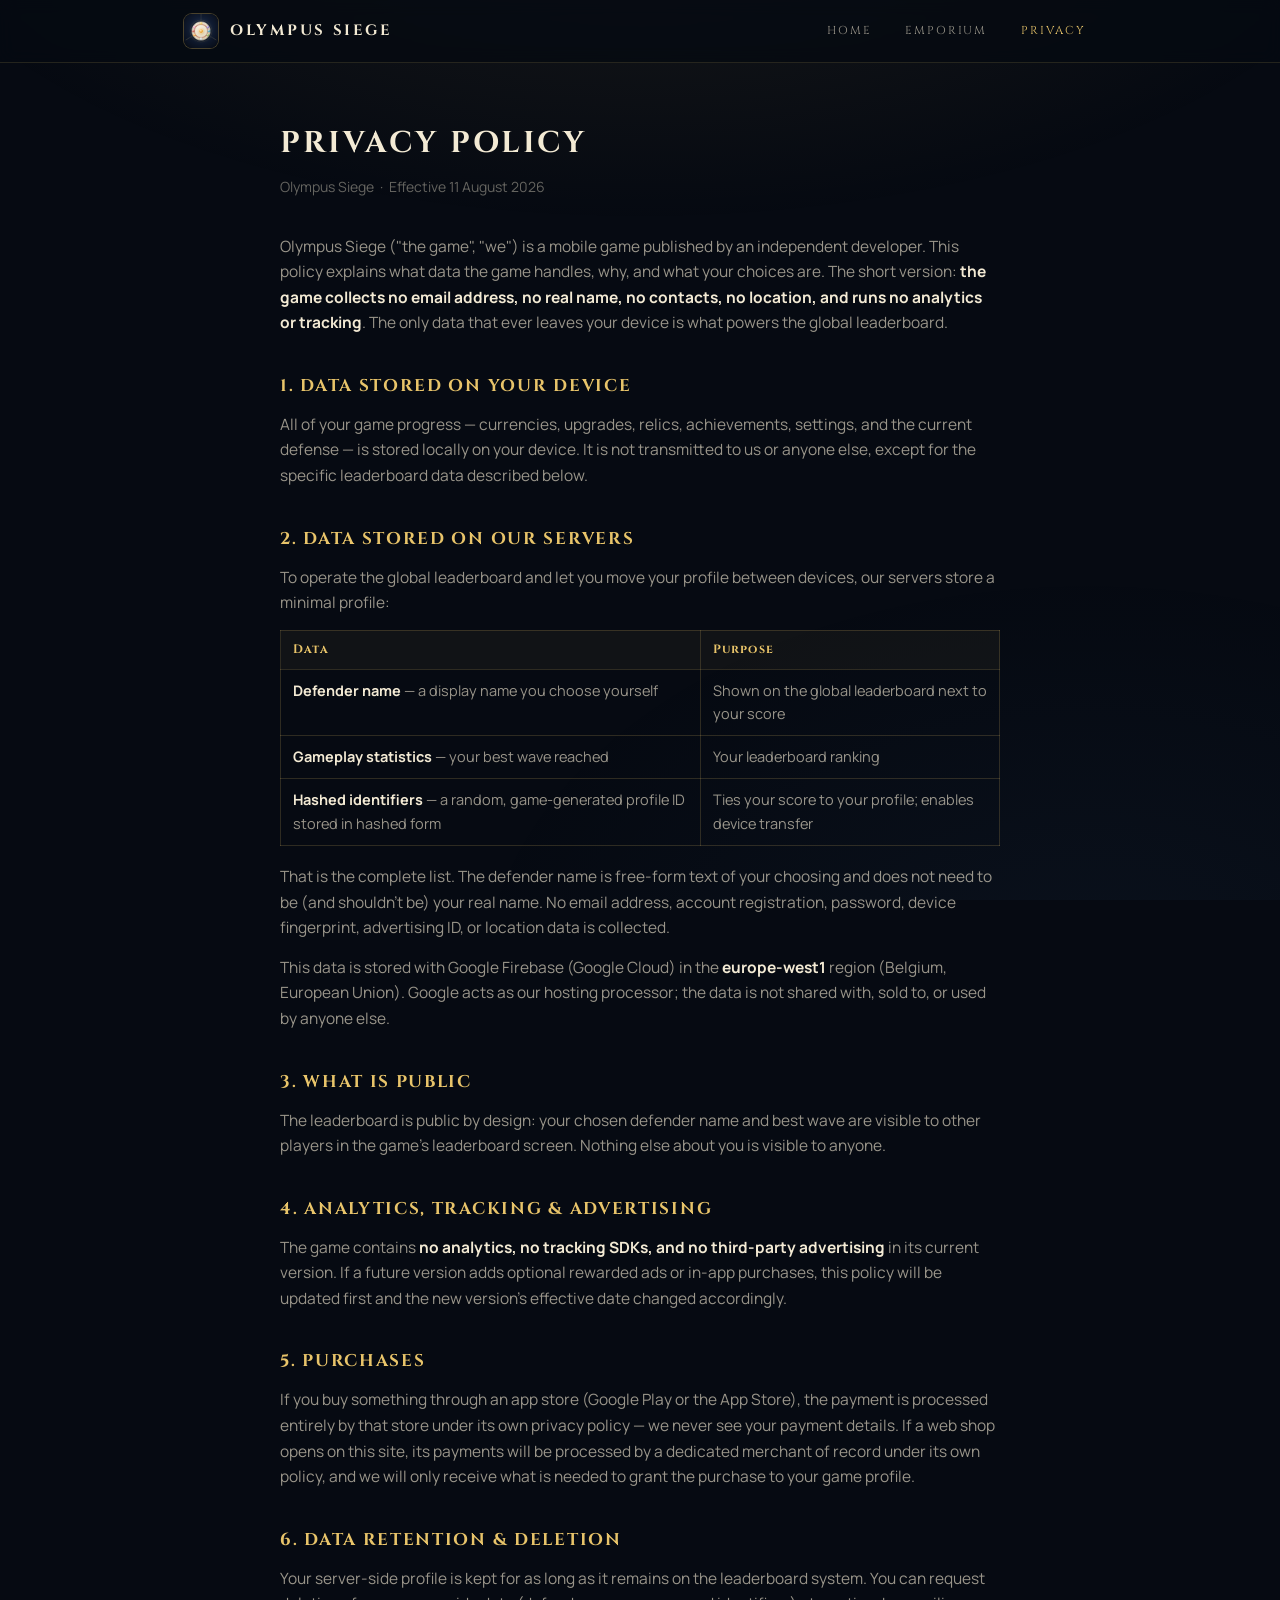
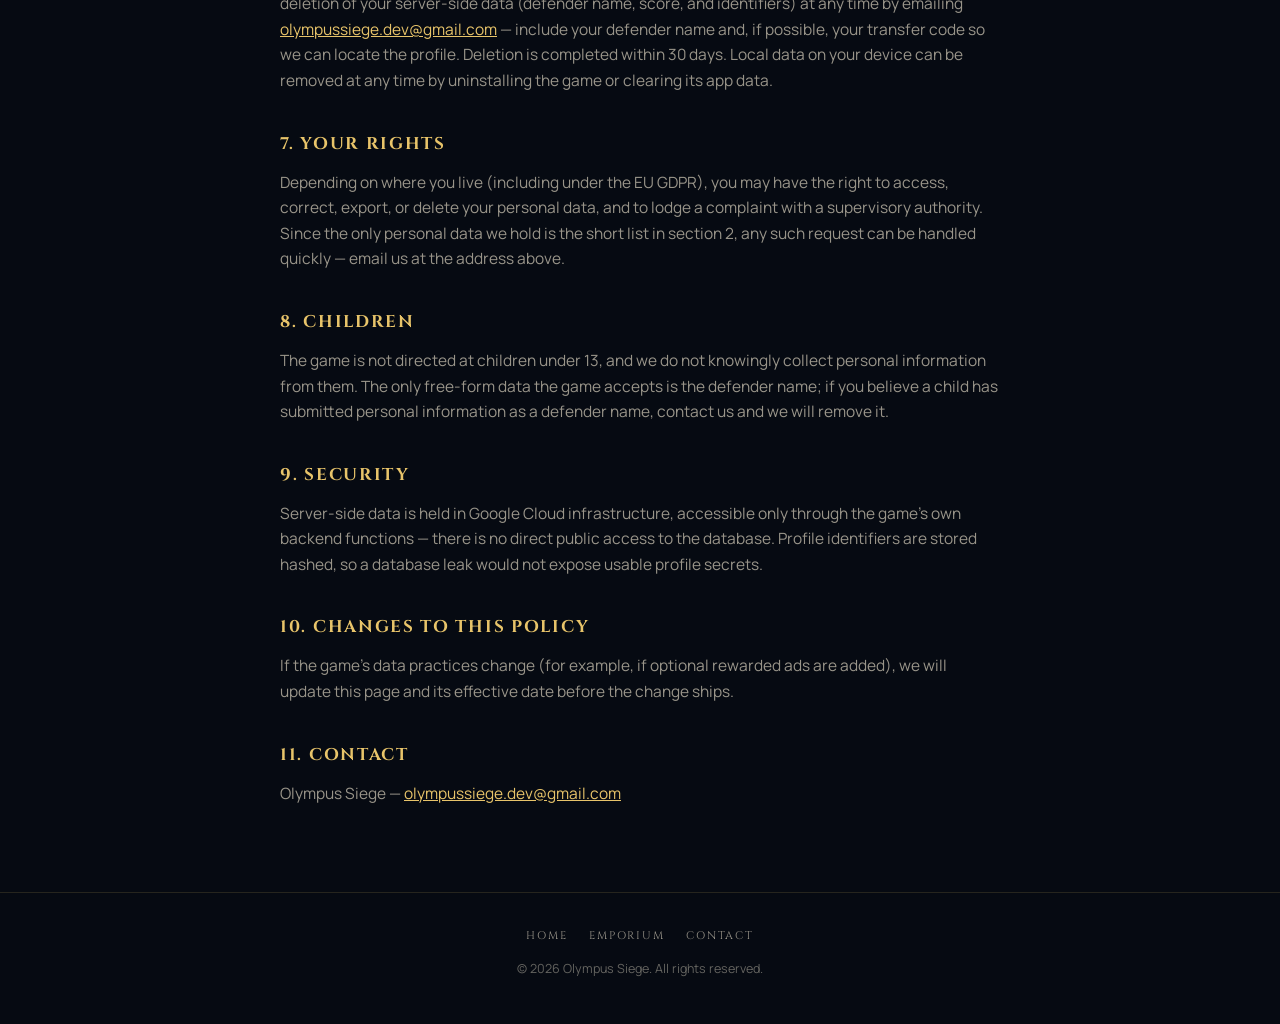
==== privacy.html @ e72ffd7d "Olympus Siege website: landing page, Emporium (coming soon), privacy policy Static GitHub Pages site" ====
<!DOCTYPE html>
<html lang="en">
<head>
<meta charset="UTF-8">
<meta name="viewport" content="width=device-width, initial-scale=1">
<title>Privacy Policy — Olympus Siege</title>
<meta name="description" content="Privacy policy for the Olympus Siege mobile game.">
<link rel="icon" type="image/png" href="assets/icon-180.png">
<link rel="apple-touch-icon" href="assets/icon-180.png">
<link rel="preconnect" href="https://fonts.googleapis.com">
<link rel="preconnect" href="https://fonts.gstatic.com" crossorigin>
<link href="https://fonts.googleapis.com/css2?family=Cinzel:wght@500;600;700;900&family=Manrope:wght@400;500;600;700;800&display=swap" rel="stylesheet">
<link rel="stylesheet" href="styles.css">
</head>
<body>

<header>
  <div class="wrap nav">
    <a class="brand" href="index.html"><img src="assets/icon-180.png" alt=""><span>OLYMPUS SIEGE</span></a>
    <a class="link" href="index.html">Home</a>
    <a class="link" href="shop.html">Emporium</a>
    <a class="link active" href="privacy.html">Privacy</a>
  </div>
</header>

<main class="wrap">
  <div class="prose">
    <h1>PRIVACY POLICY</h1>
    <p class="meta">Olympus Siege &nbsp;·&nbsp; Effective 11 August 2026</p>

    <p>Olympus Siege ("the game", "we") is a mobile game published by an independent
    developer. This policy explains what data the game handles, why, and what your
    choices are. The short version: <strong>the game collects no email address, no real
    name, no contacts, no location, and runs no analytics or tracking</strong>. The only
    data that ever leaves your device is what powers the global leaderboard.</p>

    <h2>1. DATA STORED ON YOUR DEVICE</h2>
    <p>All of your game progress — currencies, upgrades, relics, achievements, settings,
    and the current defense — is stored locally on your device. It is not transmitted to
    us or anyone else, except for the specific leaderboard data described below.</p>

    <h2>2. DATA STORED ON OUR SERVERS</h2>
    <p>To operate the global leaderboard and let you move your profile between devices,
    our servers store a minimal profile:</p>
    <table>
      <tr><th>Data</th><th>Purpose</th></tr>
      <tr><td><strong>Defender name</strong> — a display name you choose yourself</td>
          <td>Shown on the global leaderboard next to your score</td></tr>
      <tr><td><strong>Gameplay statistics</strong> — your best wave reached</td>
          <td>Your leaderboard ranking</td></tr>
      <tr><td><strong>Hashed identifiers</strong> — a random, game-generated profile ID stored in hashed form</td>
          <td>Ties your score to your profile; enables device transfer</td></tr>
    </table>
    <p>That is the complete list. The defender name is free-form text of your choosing
    and does not need to be (and shouldn't be) your real name. No email address, account
    registration, password, device fingerprint, advertising ID, or location data is
    collected.</p>
    <p>This data is stored with Google Firebase (Google Cloud) in the
    <strong>europe-west1</strong> region (Belgium, European Union). Google acts as our
    hosting processor; the data is not shared with, sold to, or used by anyone else.</p>

    <h2>3. WHAT IS PUBLIC</h2>
    <p>The leaderboard is public by design: your chosen defender name and best wave are
    visible to other players in the game's leaderboard screen. Nothing else about you is
    visible to anyone.</p>

    <h2>4. ANALYTICS, TRACKING &amp; ADVERTISING</h2>
    <p>The game contains <strong>no analytics, no tracking SDKs, and no third-party
    advertising</strong> in its current version. If a future version adds optional
    rewarded ads or in-app purchases, this policy will be updated first and the new
    version's effective date changed accordingly.</p>

    <h2>5. PURCHASES</h2>
    <p>If you buy something through an app store (Google Play or the App Store), the
    payment is processed entirely by that store under its own privacy policy — we never
    see your payment details. If a web shop opens on this site, its payments will be
    processed by a dedicated merchant of record under its own policy, and we will only
    receive what is needed to grant the purchase to your game profile.</p>

    <h2>6. DATA RETENTION &amp; DELETION</h2>
    <p>Your server-side profile is kept for as long as it remains on the leaderboard
    system. You can request deletion of your server-side data (defender name, score, and
    identifiers) at any time by emailing
    <a href="mailto:olympussiege.dev@gmail.com">olympussiege.dev@gmail.com</a> — include
    your defender name and, if possible, your transfer code so we can locate the profile.
    Deletion is completed within 30 days. Local data on your device can be removed at any
    time by uninstalling the game or clearing its app data.</p>

    <h2>7. YOUR RIGHTS</h2>
    <p>Depending on where you live (including under the EU GDPR), you may have the right
    to access, correct, export, or delete your personal data, and to lodge a complaint
    with a supervisory authority. Since the only personal data we hold is the short list
    in section 2, any such request can be handled quickly — email us at the address
    above.</p>

    <h2>8. CHILDREN</h2>
    <p>The game is not directed at children under 13, and we do not knowingly collect
    personal information from them. The only free-form data the game accepts is the
    defender name; if you believe a child has submitted personal information as a
    defender name, contact us and we will remove it.</p>

    <h2>9. SECURITY</h2>
    <p>Server-side data is held in Google Cloud infrastructure, accessible only through
    the game's own backend functions — there is no direct public access to the database.
    Profile identifiers are stored hashed, so a database leak would not expose usable
    profile secrets.</p>

    <h2>10. CHANGES TO THIS POLICY</h2>
    <p>If the game's data practices change (for example, if optional rewarded ads are
    added), we will update this page and its effective date before the change ships.</p>

    <h2>11. CONTACT</h2>
    <p>Olympus Siege — <a href="mailto:olympussiege.dev@gmail.com">olympussiege.dev@gmail.com</a></p>
  </div>
</main>

<footer>
  <div class="wrap">
    <div class="links">
      <a href="index.html">Home</a>
      <a href="shop.html">Emporium</a>
      <a href="mailto:olympussiege.dev@gmail.com">Contact</a>
    </div>
    <div class="fine">© 2026 Olympus Siege. All rights reserved.</div>
  </div>
</footer>

</body>
</html>
---- styles.css ----
:root {
  --ink: #060a12;
  --ink-2: #0a101c;
  --panel: rgba(232, 196, 106, .06);
  --line: rgba(232, 196, 106, .28);
  --gold: #e8c46a;
  --gold-soft: rgba(232, 196, 106, .75);
  --marble: #f3ead4;
  --dim: rgba(243, 234, 212, .62);
  --faint: rgba(243, 234, 212, .4);
}

* { margin: 0; padding: 0; box-sizing: border-box; }

html { scroll-behavior: smooth; }

body {
  background: var(--ink);
  color: var(--marble);
  font-family: 'Manrope', system-ui, sans-serif;
  font-size: 16px;
  line-height: 1.65;
  -webkit-font-smoothing: antialiased;
}

body::before {
  content: '';
  position: fixed;
  inset: 0;
  background:
    radial-gradient(1100px 520px at 50% -140px, rgba(232, 196, 106, .09), transparent 70%),
    radial-gradient(900px 600px at 85% 110%, rgba(106, 166, 232, .05), transparent 70%);
  pointer-events: none;
  z-index: 0;
}

.wrap {
  position: relative;
  z-index: 1;
  max-width: 960px;
  margin: 0 auto;
  padding: 0 24px;
}

/* ---------- header ---------- */
header {
  border-bottom: 1px solid rgba(232, 196, 106, .14);
  background: rgba(6, 10, 18, .82);
  backdrop-filter: blur(8px);
  position: sticky;
  top: 0;
  z-index: 10;
}

.nav {
  display: flex;
  align-items: center;
  gap: 14px;
  height: 62px;
}

.nav .brand {
  display: flex;
  align-items: center;
  gap: 12px;
  text-decoration: none;
  color: var(--marble);
  margin-right: auto;
}

.nav .brand img {
  width: 34px;
  height: 34px;
  border-radius: 8px;
  box-shadow: 0 0 0 1px rgba(232, 196, 106, .3);
}

.nav .brand span {
  font-family: 'Cinzel', serif;
  font-weight: 700;
  font-size: 15px;
  letter-spacing: .18em;
}

.nav a.link {
  font-family: 'Cinzel', serif;
  font-size: 11.5px;
  letter-spacing: .16em;
  text-transform: uppercase;
  color: var(--dim);
  text-decoration: none;
  padding: 8px 10px;
  border-radius: 8px;
  transition: color .15s;
}

.nav a.link:hover { color: var(--gold); }
.nav a.link.active { color: var(--gold); }

/* ---------- hero ---------- */
.hero {
  text-align: center;
  padding: 84px 0 64px;
}

.hero img.mark {
  width: 128px;
  height: 128px;
  border-radius: 28px;
  box-shadow: 0 24px 60px -18px rgba(232, 196, 106, .35), 0 0 0 1px rgba(232, 196, 106, .25);
  margin-bottom: 34px;
}

.kicker {
  font-family: 'Cinzel', serif;
  font-size: 12px;
  letter-spacing: .3em;
  text-transform: uppercase;
  color: var(--gold);
  margin-bottom: 14px;
}

h1.title {
  font-family: 'Cinzel', serif;
  font-weight: 900;
  font-size: clamp(46px, 9vw, 84px);
  line-height: .95;
  letter-spacing: .02em;
  text-shadow: 0 0 34px rgba(232, 196, 106, .45), 0 2px 4px rgba(0, 0, 0, .5);
}

.subtitle {
  font-family: 'Cinzel', serif;
  font-size: clamp(12px, 2.4vw, 16px);
  letter-spacing: .3em;
  color: var(--gold);
  margin-top: 16px;
}

.hero p.lede {
  max-width: 620px;
  margin: 26px auto 0;
  color: var(--dim);
  font-size: 17px;
}

.badges {
  display: flex;
  gap: 14px;
  justify-content: center;
  flex-wrap: wrap;
  margin-top: 38px;
}

.badge {
  display: inline-flex;
  flex-direction: column;
  align-items: flex-start;
  gap: 1px;
  padding: 11px 22px;
  border: 1px solid var(--line);
  border-radius: 13px;
  background: var(--panel);
  text-decoration: none;
  color: var(--marble);
}

.badge small {
  font-size: 10px;
  letter-spacing: .14em;
  text-transform: uppercase;
  color: var(--faint);
}

.badge b {
  font-family: 'Cinzel', serif;
  font-size: 14px;
  letter-spacing: .1em;
}

/* ---------- sections ---------- */
section { padding: 56px 0; }

.rule {
  height: 1px;
  background: linear-gradient(90deg, transparent, rgba(232, 196, 106, .35), transparent);
}

h2.heading {
  font-family: 'Cinzel', serif;
  font-weight: 700;
  font-size: 24px;
  letter-spacing: .14em;
  text-align: center;
  color: var(--marble);
  margin-bottom: 8px;
}

.heading-sub {
  text-align: center;
  color: var(--faint);
  font-size: 14px;
  margin-bottom: 40px;
}

.grid {
  display: grid;
  grid-template-columns: repeat(auto-fit, minmax(260px, 1fr));
  gap: 18px;
}

.card {
  border: 1px solid rgba(232, 196, 106, .2);
  border-radius: 16px;
  background: linear-gradient(180deg, rgba(232, 196, 106, .055), rgba(232, 196, 106, .02));
  padding: 26px 24px;
}

.card h3 {
  font-family: 'Cinzel', serif;
  font-size: 15px;
  font-weight: 700;
  letter-spacing: .12em;
  color: var(--gold);
  margin-bottom: 10px;
}

.card p {
  color: var(--dim);
  font-size: 14.5px;
}

/* ---------- shop ---------- */
.pact {
  display: flex;
  flex-direction: column;
  border: 1px solid rgba(232, 196, 106, .28);
  border-radius: 18px;
  background: linear-gradient(180deg, rgba(232, 196, 106, .07), rgba(232, 196, 106, .02));
  padding: 30px 26px;
}

.pact .tier {
  font-size: 10px;
  letter-spacing: .22em;
  text-transform: uppercase;
  color: var(--faint);
  margin-bottom: 8px;
}

.pact h3 {
  font-family: 'Cinzel', serif;
  font-size: 19px;
  font-weight: 700;
  letter-spacing: .08em;
  color: var(--marble);
  margin-bottom: 16px;
}

.pact ul {
  list-style: none;
  margin-bottom: 22px;
  flex: 1;
}

.pact ul li {
  color: var(--dim);
  font-size: 14.5px;
  padding: 5px 0 5px 24px;
  position: relative;
}

.pact ul li::before {
  content: '✦';
  position: absolute;
  left: 2px;
  color: var(--gold-soft);
  font-size: 12px;
}

.pact .price {
  font-family: 'Cinzel', serif;
  font-weight: 700;
  font-size: 24px;
  color: var(--gold);
  margin-bottom: 16px;
}

.btn {
  display: block;
  width: 100%;
  text-align: center;
  padding: 14px 0;
  border: none;
  border-radius: 13px;
  font-family: 'Cinzel', serif;
  font-weight: 700;
  font-size: 14px;
  letter-spacing: .16em;
  text-decoration: none;
  cursor: pointer;
  background: linear-gradient(180deg, #f3da8d, var(--gold) 58%, #c79a3e);
  color: #2a1d05;
  box-shadow: 0 8px 22px -6px rgba(232, 196, 106, .55), inset 0 1px 0 rgba(255, 255, 255, .5);
}

.btn[disabled], .btn.disabled {
  background: rgba(232, 196, 106, .12);
  color: var(--faint);
  box-shadow: none;
  cursor: default;
  border: 1px solid rgba(232, 196, 106, .2);
}

.notice {
  max-width: 640px;
  margin: 0 auto 40px;
  padding: 14px 22px;
  border: 1px solid rgba(232, 196, 106, .3);
  border-radius: 13px;
  background: rgba(232, 196, 106, .06);
  text-align: center;
  font-family: 'Cinzel', serif;
  font-size: 12px;
  letter-spacing: .14em;
  color: var(--gold);
}

/* ---------- prose (privacy) ---------- */
.prose { max-width: 720px; margin: 0 auto; padding: 56px 0 24px; }

.prose h1 {
  font-family: 'Cinzel', serif;
  font-weight: 700;
  font-size: 30px;
  letter-spacing: .1em;
  margin-bottom: 6px;
}

.prose .meta { color: var(--faint); font-size: 14px; margin-bottom: 36px; }

.prose h2 {
  font-family: 'Cinzel', serif;
  font-size: 17px;
  font-weight: 700;
  letter-spacing: .1em;
  color: var(--gold);
  margin: 36px 0 12px;
}

.prose p, .prose li { color: var(--dim); font-size: 15.5px; }
.prose p { margin-bottom: 14px; }
.prose ul { margin: 0 0 14px 22px; }
.prose li { margin-bottom: 7px; }
.prose strong { color: var(--marble); }
.prose a { color: var(--gold); }

.prose table {
  width: 100%;
  border-collapse: collapse;
  margin: 6px 0 18px;
  font-size: 14.5px;
}

.prose th, .prose td {
  text-align: left;
  padding: 9px 12px;
  border: 1px solid rgba(232, 196, 106, .18);
  color: var(--dim);
  vertical-align: top;
}

.prose th {
  color: var(--gold);
  font-family: 'Cinzel', serif;
  font-size: 12px;
  letter-spacing: .1em;
  background: rgba(232, 196, 106, .05);
}

/* ---------- footer ---------- */
footer {
  border-top: 1px solid rgba(232, 196, 106, .14);
  margin-top: 48px;
  padding: 34px 0 44px;
  text-align: center;
}

footer .links {
  display: flex;
  gap: 22px;
  justify-content: center;
  flex-wrap: wrap;
  margin-bottom: 14px;
}

footer a {
  font-family: 'Cinzel', serif;
  font-size: 11px;
  letter-spacing: .16em;
  text-transform: uppercase;
  color: var(--dim);
  text-decoration: none;
}

footer a:hover { color: var(--gold); }

footer .fine { color: var(--faint); font-size: 12.5px; }
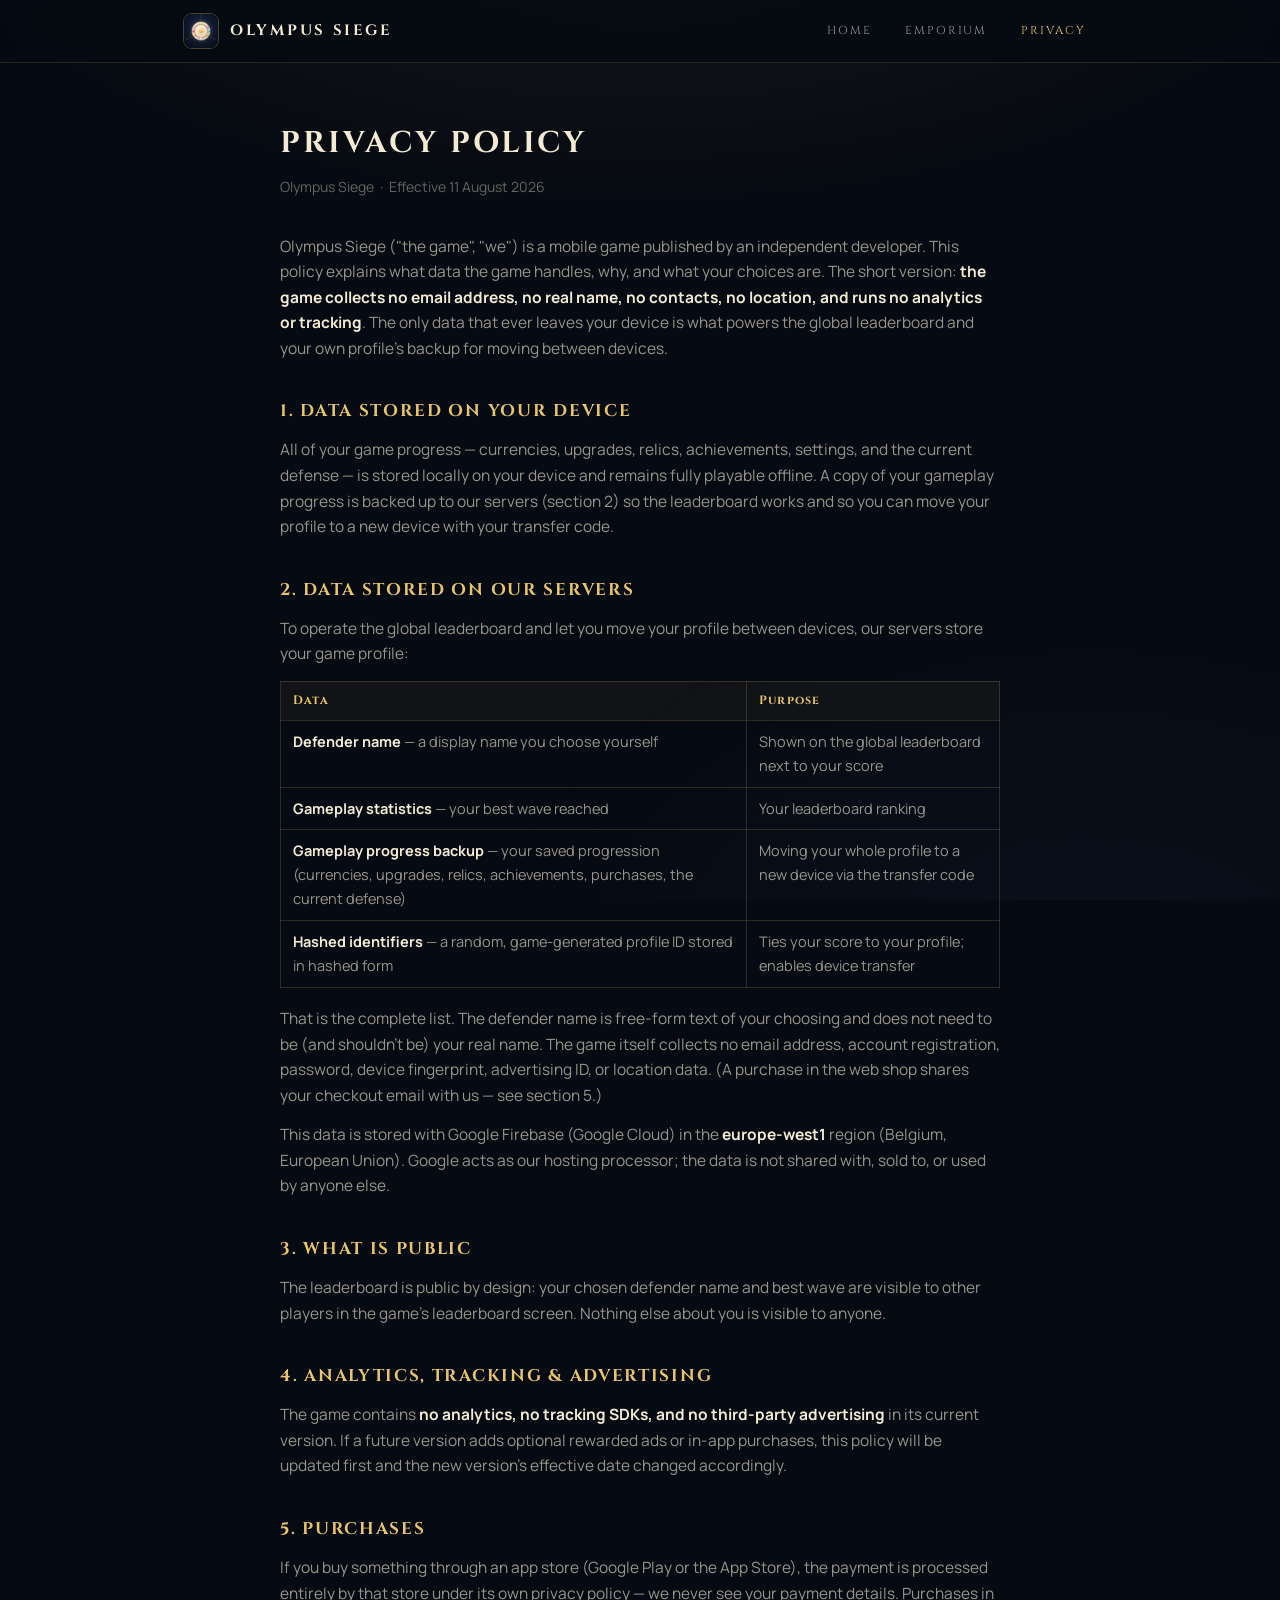
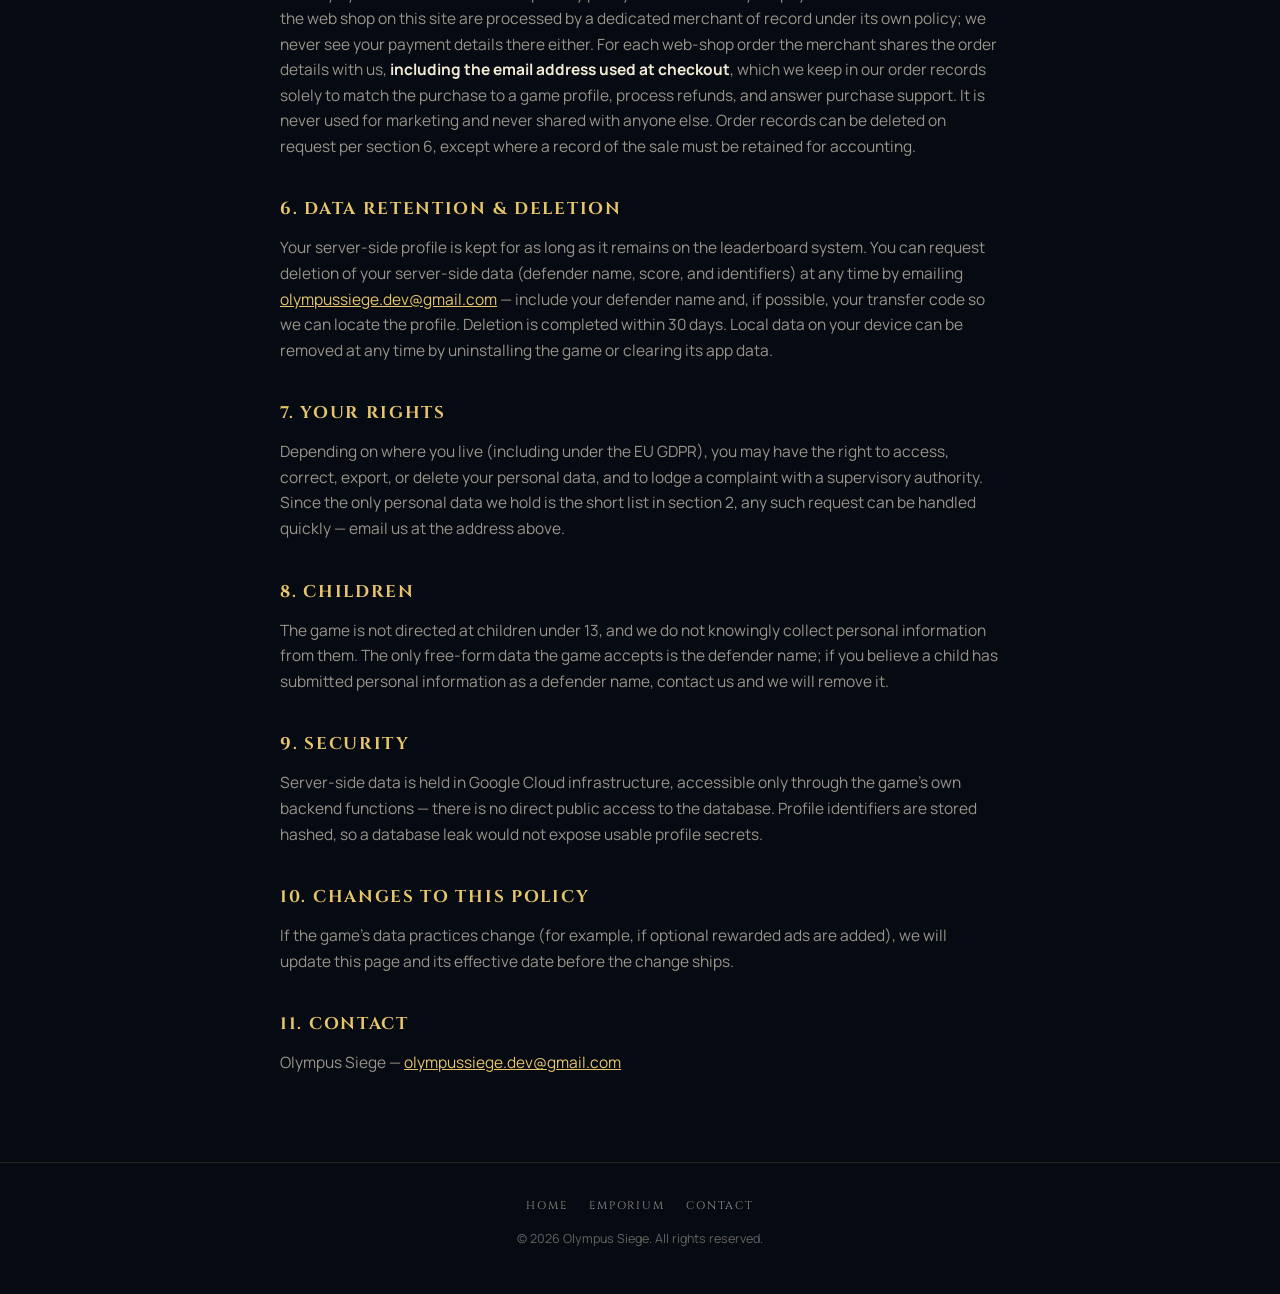
==== commit fc80641c: "Privacy policy: web-shop order emails + full-profile cloud backup (Stage 2/3)" ====
--- a/privacy.html
+++ b/privacy.html
@@ -32,29 +32,36 @@
     developer. This policy explains what data the game handles, why, and what your
     choices are. The short version: <strong>the game collects no email address, no real
     name, no contacts, no location, and runs no analytics or tracking</strong>. The only
-    data that ever leaves your device is what powers the global leaderboard.</p>
+    data that ever leaves your device is what powers the global leaderboard and your own
+    profile's backup for moving between devices.</p>
 
     <h2>1. DATA STORED ON YOUR DEVICE</h2>
     <p>All of your game progress — currencies, upgrades, relics, achievements, settings,
-    and the current defense — is stored locally on your device. It is not transmitted to
-    us or anyone else, except for the specific leaderboard data described below.</p>
+    and the current defense — is stored locally on your device and remains fully playable
+    offline. A copy of your gameplay progress is backed up to our servers (section 2) so
+    the leaderboard works and so you can move your profile to a new device with your
+    transfer code.</p>
 
     <h2>2. DATA STORED ON OUR SERVERS</h2>
     <p>To operate the global leaderboard and let you move your profile between devices,
-    our servers store a minimal profile:</p>
+    our servers store your game profile:</p>
     <table>
       <tr><th>Data</th><th>Purpose</th></tr>
       <tr><td><strong>Defender name</strong> — a display name you choose yourself</td>
           <td>Shown on the global leaderboard next to your score</td></tr>
       <tr><td><strong>Gameplay statistics</strong> — your best wave reached</td>
           <td>Your leaderboard ranking</td></tr>
+      <tr><td><strong>Gameplay progress backup</strong> — your saved progression
+          (currencies, upgrades, relics, achievements, purchases, the current defense)</td>
+          <td>Moving your whole profile to a new device via the transfer code</td></tr>
       <tr><td><strong>Hashed identifiers</strong> — a random, game-generated profile ID stored in hashed form</td>
           <td>Ties your score to your profile; enables device transfer</td></tr>
     </table>
     <p>That is the complete list. The defender name is free-form text of your choosing
-    and does not need to be (and shouldn't be) your real name. No email address, account
-    registration, password, device fingerprint, advertising ID, or location data is
-    collected.</p>
+    and does not need to be (and shouldn't be) your real name. The game itself collects
+    no email address, account registration, password, device fingerprint, advertising ID,
+    or location data. (A purchase in the web shop shares your checkout email with us —
+    see section 5.)</p>
     <p>This data is stored with Google Firebase (Google Cloud) in the
     <strong>europe-west1</strong> region (Belgium, European Union). Google acts as our
     hosting processor; the data is not shared with, sold to, or used by anyone else.</p>
@@ -73,9 +80,14 @@
     <h2>5. PURCHASES</h2>
     <p>If you buy something through an app store (Google Play or the App Store), the
     payment is processed entirely by that store under its own privacy policy — we never
-    see your payment details. If a web shop opens on this site, its payments will be
-    processed by a dedicated merchant of record under its own policy, and we will only
-    receive what is needed to grant the purchase to your game profile.</p>
+    see your payment details. Purchases in the web shop on this site are processed by a
+    dedicated merchant of record under its own policy; we never see your payment details
+    there either. For each web-shop order the merchant shares the order details with us,
+    <strong>including the email address used at checkout</strong>, which we keep in our
+    order records solely to match the purchase to a game profile, process refunds, and
+    answer purchase support. It is never used for marketing and never shared with anyone
+    else. Order records can be deleted on request per section 6, except where a record
+    of the sale must be retained for accounting.</p>
 
     <h2>6. DATA RETENTION &amp; DELETION</h2>
     <p>Your server-side profile is kept for as long as it remains on the leaderboard
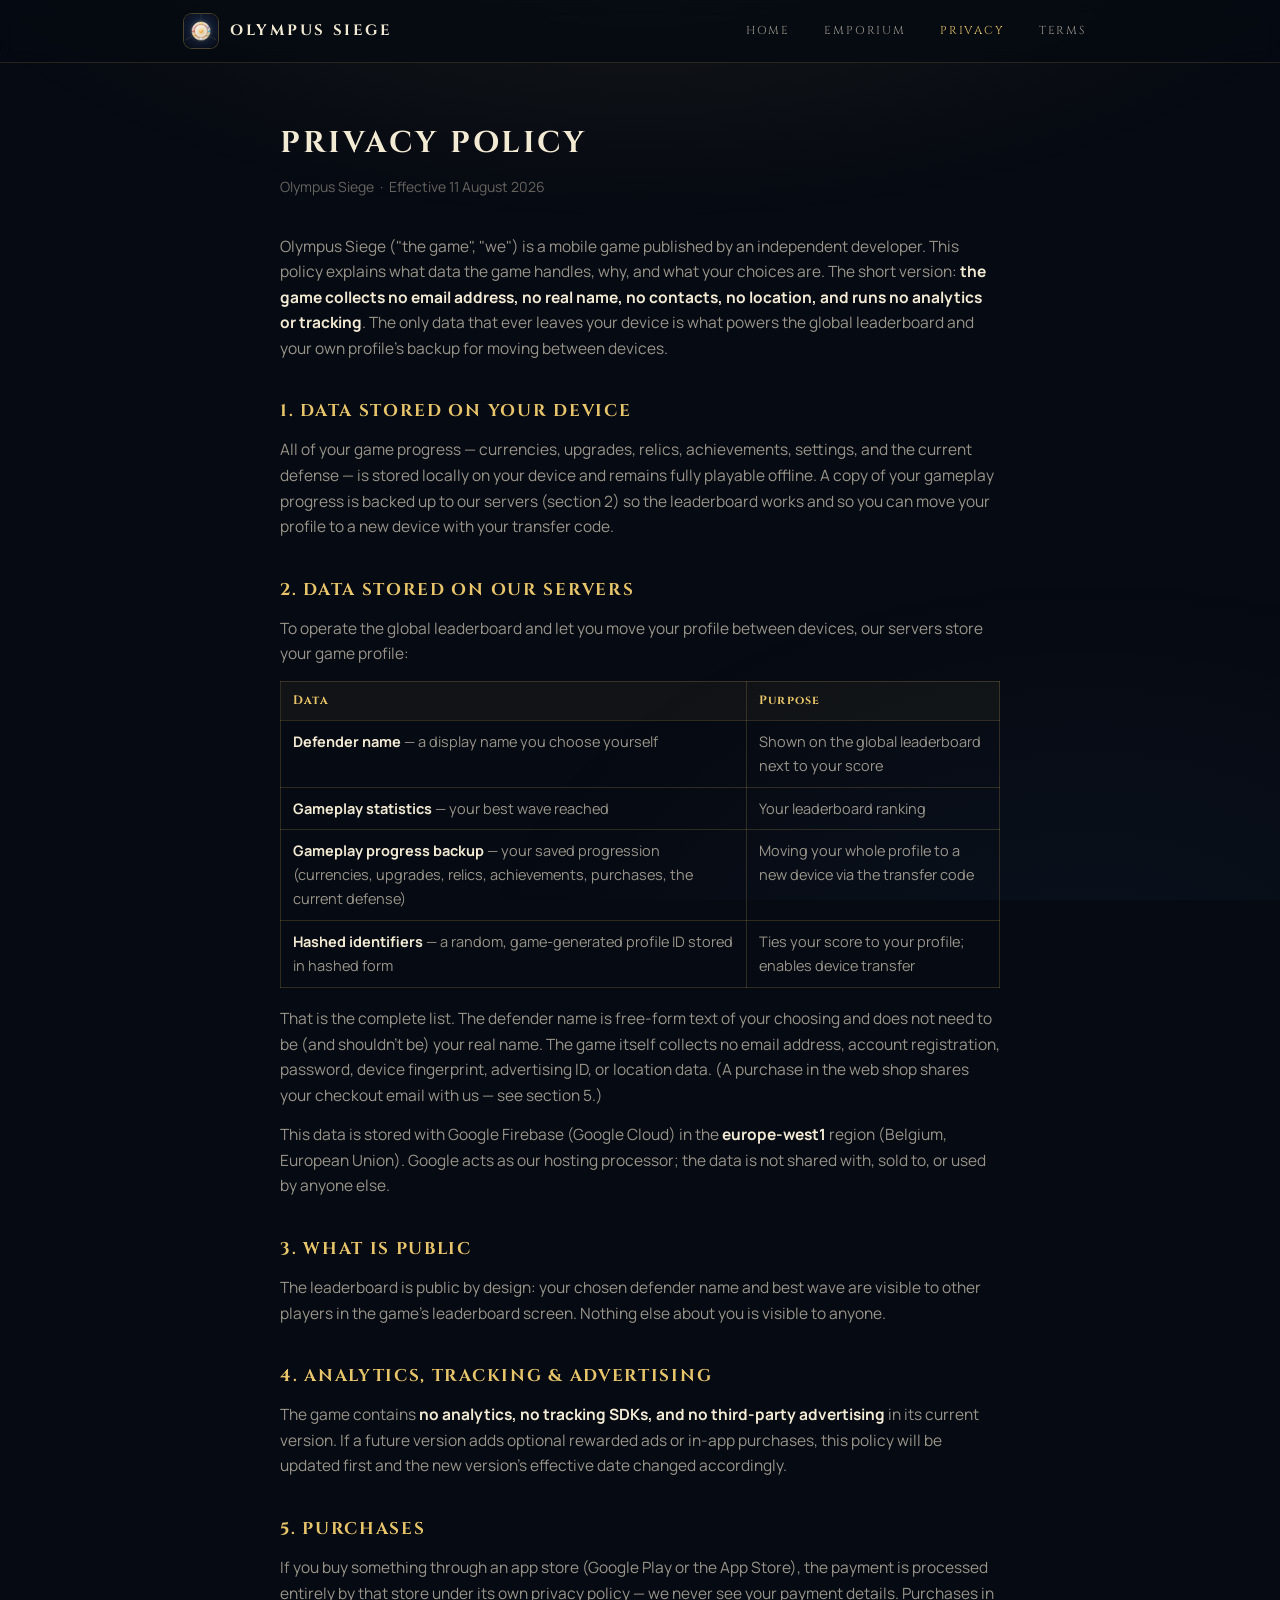
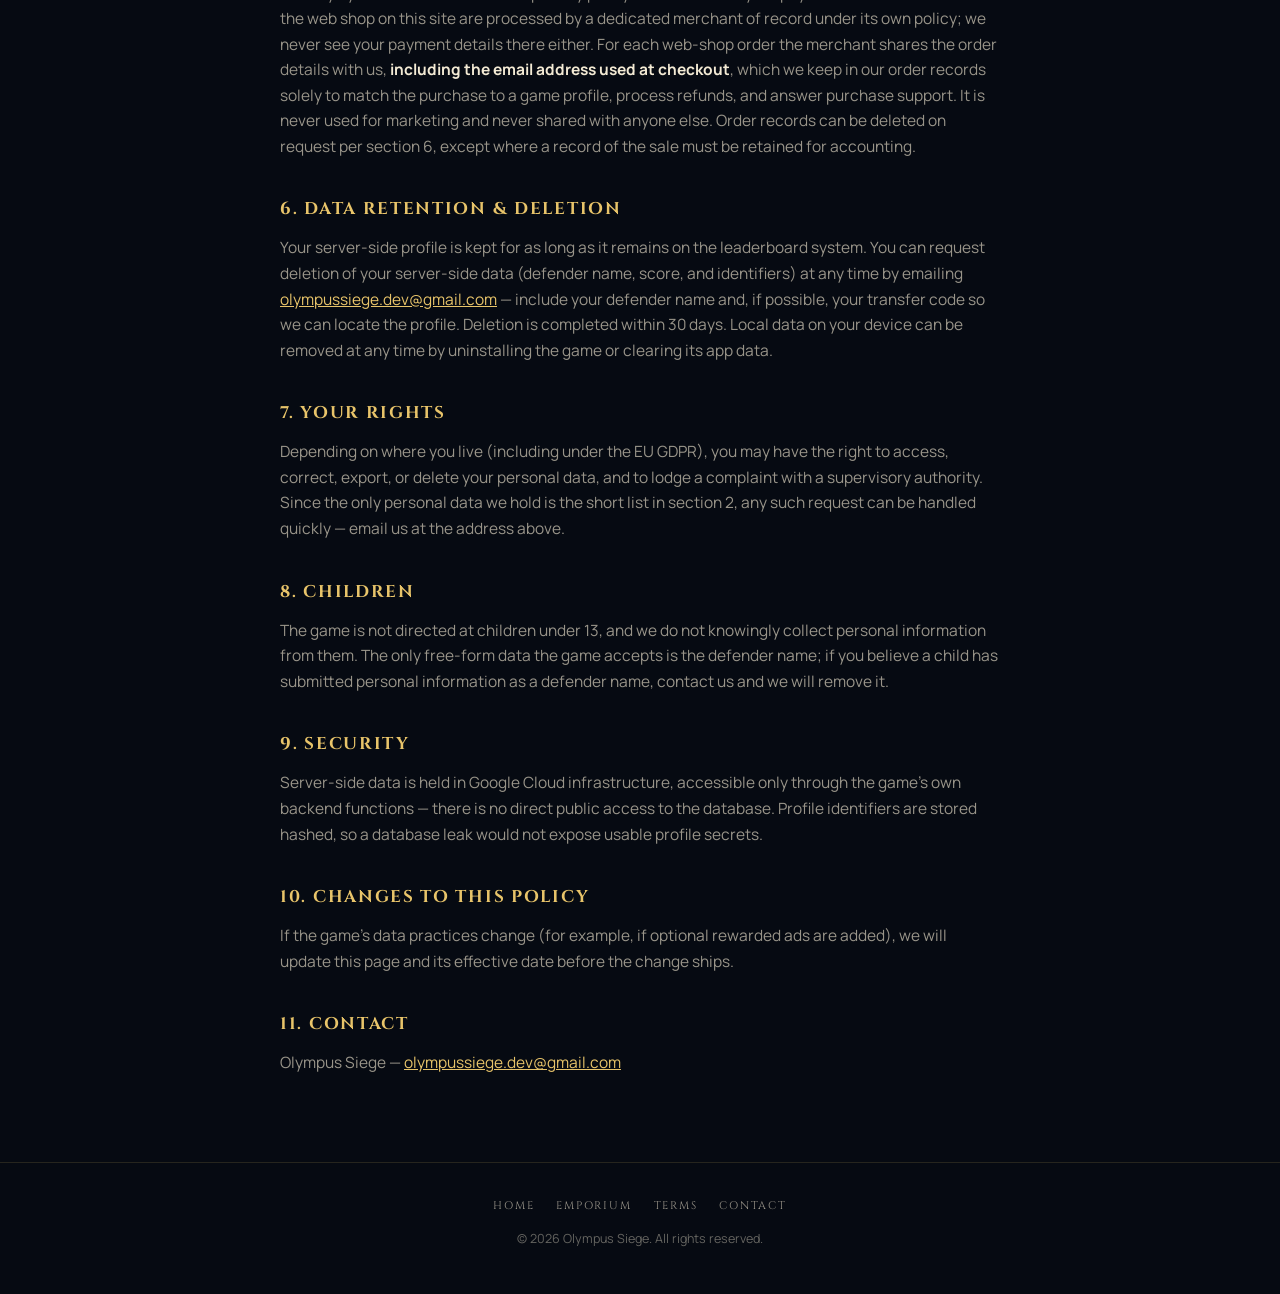
==== commit 71539a9d: "Add Terms & Conditions page + link it site-wide" ====
--- a/privacy.html
+++ b/privacy.html
@@ -20,6 +20,7 @@
     <a class="link" href="index.html">Home</a>
     <a class="link" href="shop.html">Emporium</a>
     <a class="link active" href="privacy.html">Privacy</a>
+    <a class="link" href="terms.html">Terms</a>
   </div>
 </header>
 
@@ -131,6 +132,7 @@
     <div class="links">
       <a href="index.html">Home</a>
       <a href="shop.html">Emporium</a>
+      <a href="terms.html">Terms</a>
       <a href="mailto:olympussiege.dev@gmail.com">Contact</a>
     </div>
     <div class="fine">© 2026 Olympus Siege. All rights reserved.</div>
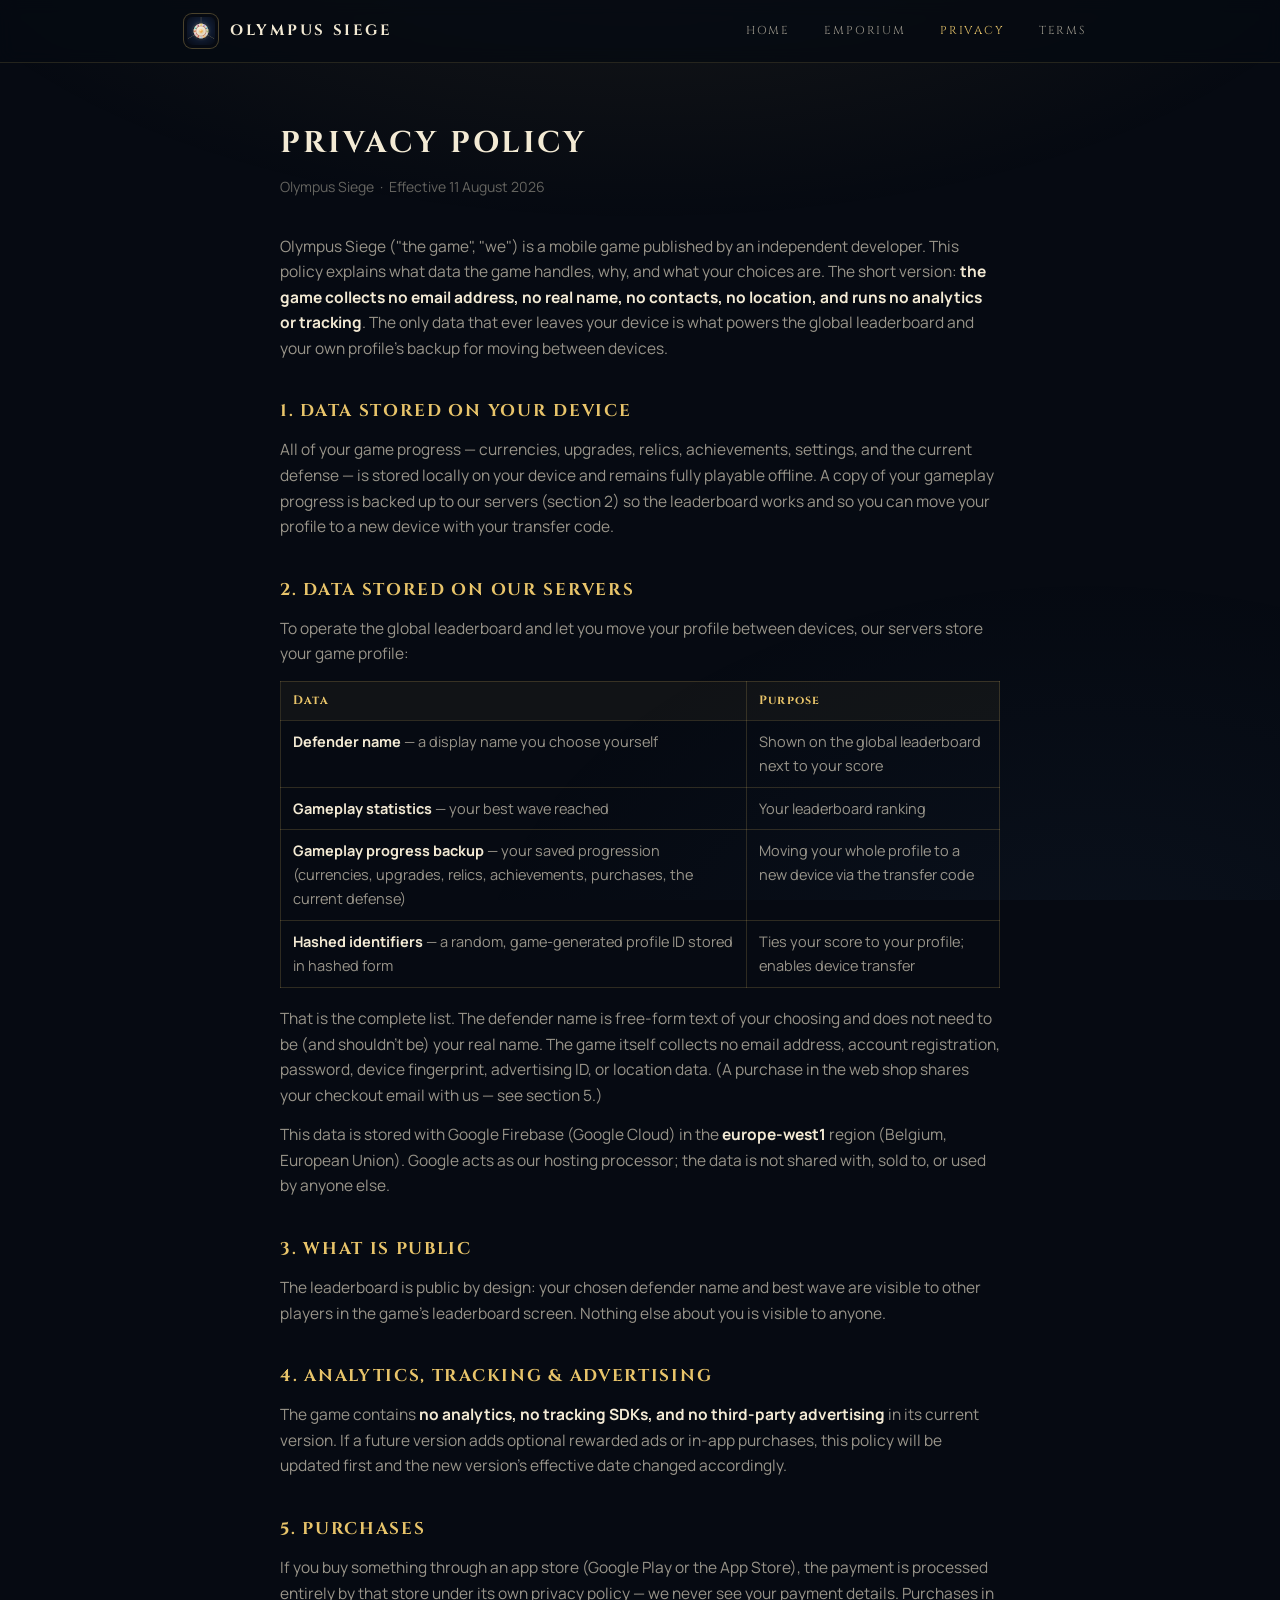
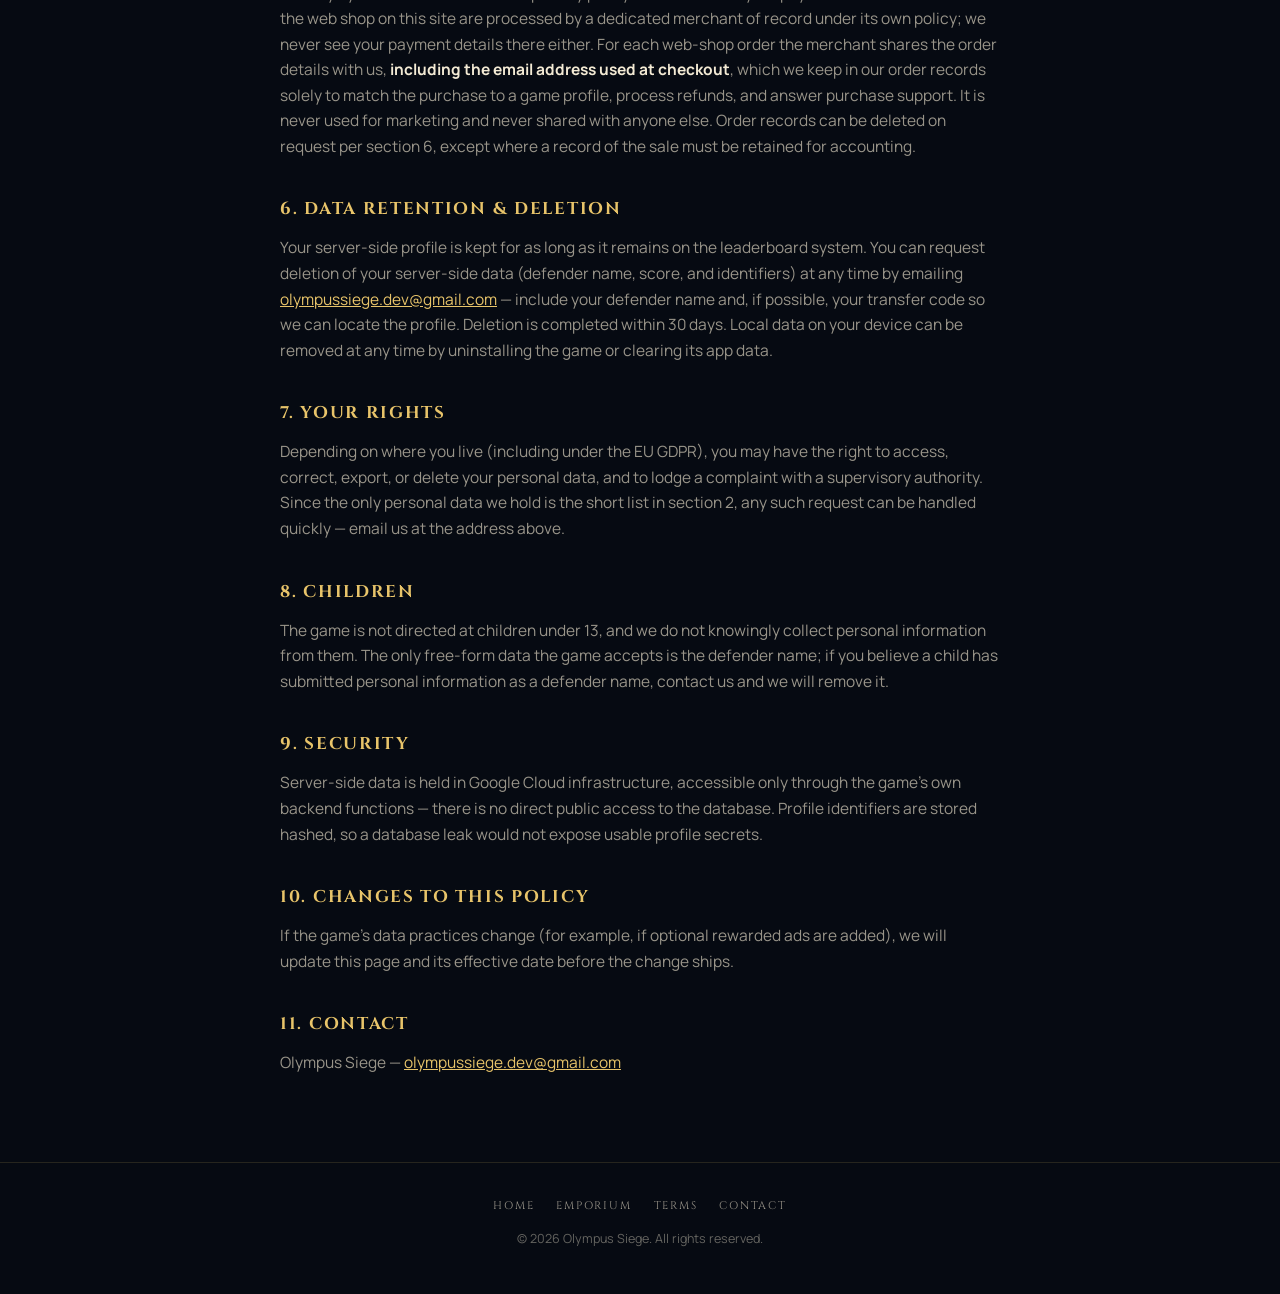
==== commit 82de9082: "Replace stale 8-orb icons with the canonical 12-orb exports + cache-bust assets The site shipped the" ====
--- a/privacy.html
+++ b/privacy.html
@@ -5,18 +5,18 @@
 <meta name="viewport" content="width=device-width, initial-scale=1">
 <title>Privacy Policy — Olympus Siege</title>
 <meta name="description" content="Privacy policy for the Olympus Siege mobile game.">
-<link rel="icon" type="image/png" href="assets/icon-180.png">
-<link rel="apple-touch-icon" href="assets/icon-180.png">
+<link rel="icon" type="image/png" href="assets/icon-180.png?v=2">
+<link rel="apple-touch-icon" href="assets/icon-180.png?v=2">
 <link rel="preconnect" href="https://fonts.googleapis.com">
 <link rel="preconnect" href="https://fonts.gstatic.com" crossorigin>
 <link href="https://fonts.googleapis.com/css2?family=Cinzel:wght@500;600;700;900&family=Manrope:wght@400;500;600;700;800&display=swap" rel="stylesheet">
-<link rel="stylesheet" href="styles.css">
+<link rel="stylesheet" href="styles.css?v=2">
 </head>
 <body>
 
 <header>
   <div class="wrap nav">
-    <a class="brand" href="index.html"><img src="assets/icon-180.png" alt=""><span>OLYMPUS SIEGE</span></a>
+    <a class="brand" href="index.html"><img src="assets/icon-180.png?v=2" alt=""><span>OLYMPUS SIEGE</span></a>
     <a class="link" href="index.html">Home</a>
     <a class="link" href="shop.html">Emporium</a>
     <a class="link active" href="privacy.html">Privacy</a>
--- a/styles.css
+++ b/styles.css
@@ -73,6 +73,11 @@
   height: 34px;
   border-radius: 8px;
   box-shadow: 0 0 0 1px rgba(232, 196, 106, .3);
+  /* The icon art is near-full-bleed (the dashed ring sits ~1px from the asset's top edge),
+     so at nav size the ring's top arc read as cut off (user-reported on iPhone). Inset the
+     art on a background matching the icon's own navy (= --ink, so it blends seamlessly). */
+  padding: 3px;
+  background: var(--ink);
 }
 
 .nav .brand span {
@@ -406,3 +411,51 @@
 footer a:hover { color: var(--gold); }
 
 footer .fine { color: var(--faint); font-size: 12.5px; }
+
+/* ---------- responsive (2026-08-21 — the sheet had NO media queries; the 5-item nav
+   needed 536px and forced a horizontal scroll on phones, which iOS renders as the whole
+   page zoomed/shifted. Tablet (≥768px) already laid out fine and is left untouched.) */
+@media (max-width: 700px) {
+
+  /* Header: two stacked rows — brand centered on its own line, links wrapped under it.
+     The sticky header grows a little; everything stays tappable (≥40px hit areas). */
+  .nav {
+    flex-wrap: wrap;
+    height: auto;
+    padding: 10px 0 8px;
+    gap: 2px 4px;
+    justify-content: center;
+  }
+  .nav .brand { width: 100%; justify-content: center; margin-right: 0; margin-bottom: 4px; }
+  .nav .brand img { width: 30px; height: 30px; }
+  .nav .brand span { font-size: 14px; }
+  .nav a.link { font-size: 11px; letter-spacing: .12em; padding: 8px 9px; }
+
+  /* Breathing room scaled to the small screen */
+  .wrap { padding: 0 18px; }
+  .hero { padding: 52px 0 44px; }
+  .hero img.mark { width: 96px; height: 96px; border-radius: 22px; margin-bottom: 26px; }
+  .hero p.lede { font-size: 15.5px; }
+  section { padding: 40px 0; }
+  h2.heading { font-size: 20px; }
+  .heading-sub { margin-bottom: 28px; }
+  .card { padding: 22px 18px; }
+  .pact { padding: 24px 20px; }
+  .notice { padding: 12px 16px; font-size: 11px; }
+
+  /* Prose pages (privacy/terms): tighter headings; wide tables scroll WITHIN themselves
+     instead of dragging the whole page sideways. */
+  .prose { padding: 40px 0 16px; }
+  .prose h1 { font-size: 24px; }
+  .prose table {
+    display: block;
+    overflow-x: auto;
+    -webkit-overflow-scrolling: touch;
+  }
+}
+
+/* Very narrow phones (SE/mini class): keep the nav links on one wrapped line comfortably. */
+@media (max-width: 360px) {
+  .nav a.link { font-size: 10px; letter-spacing: .1em; padding: 8px 6px; }
+  h1.title { font-size: 42px; }
+}
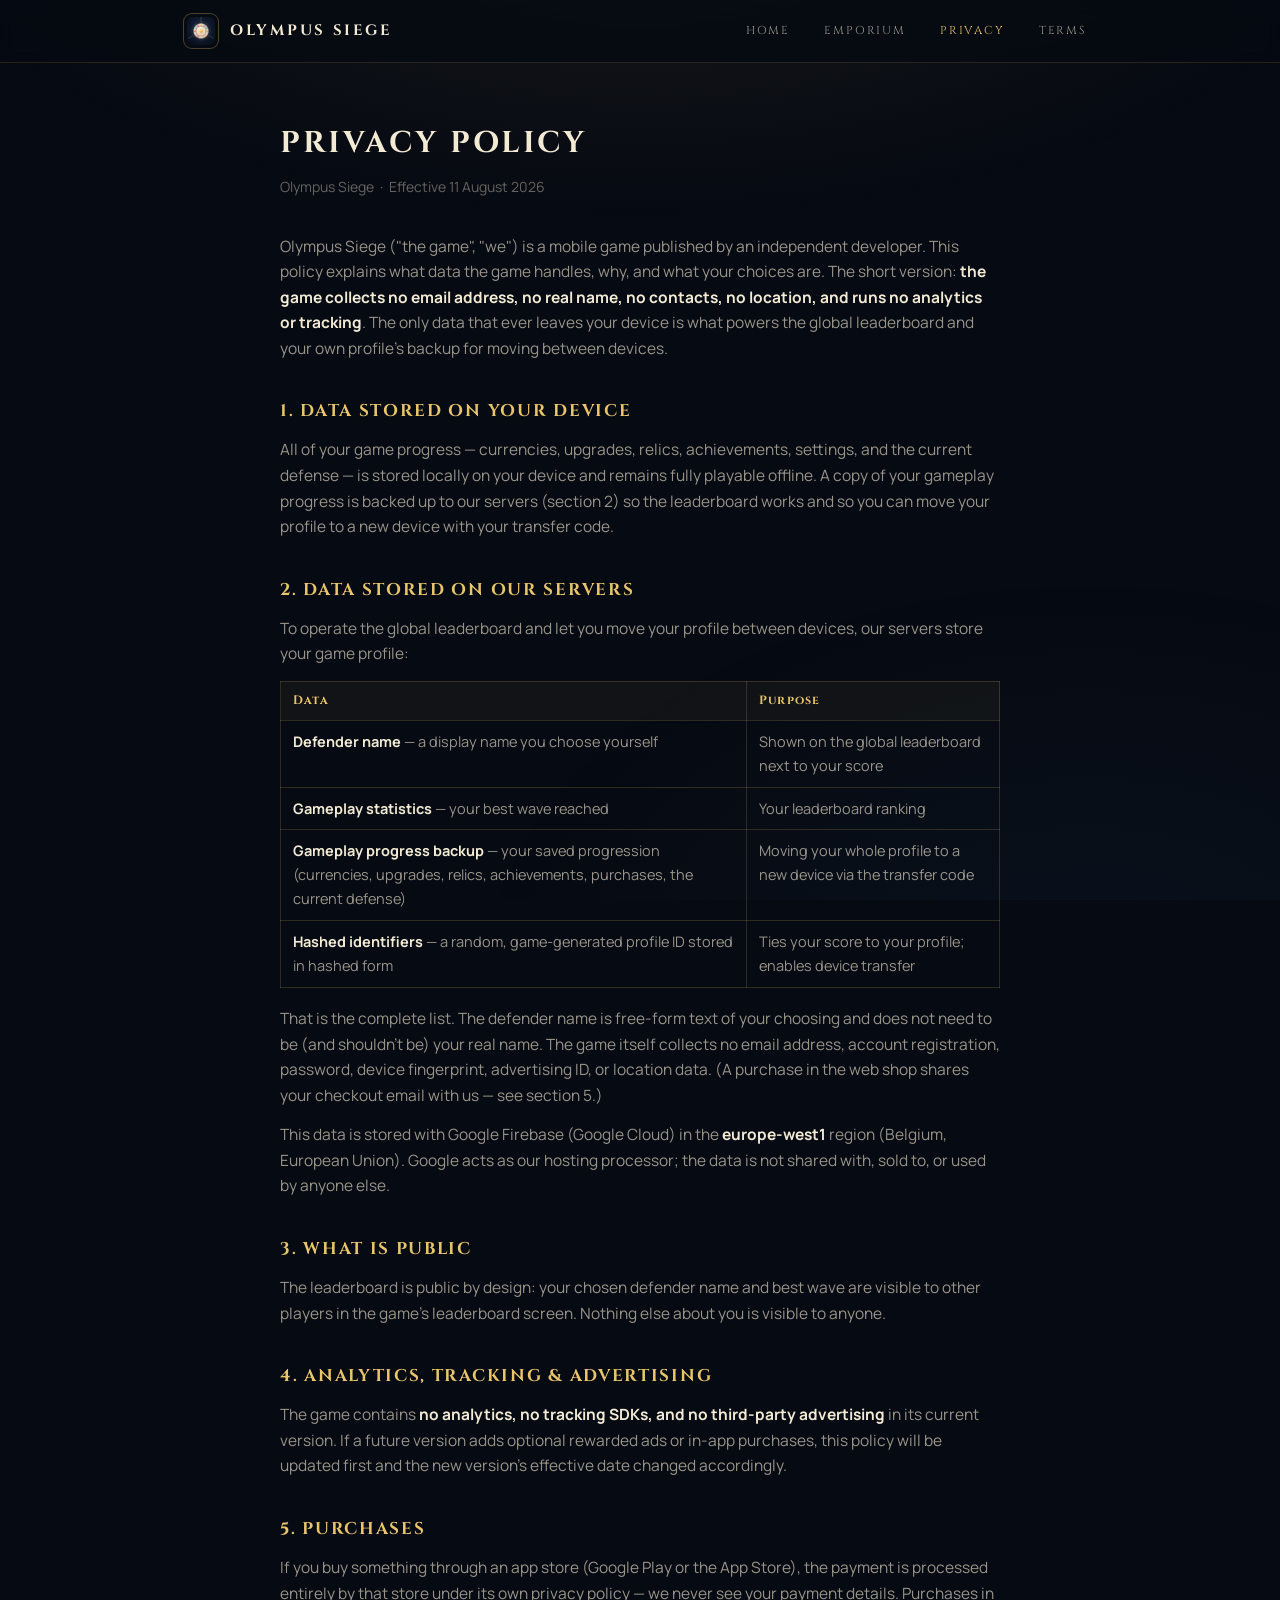
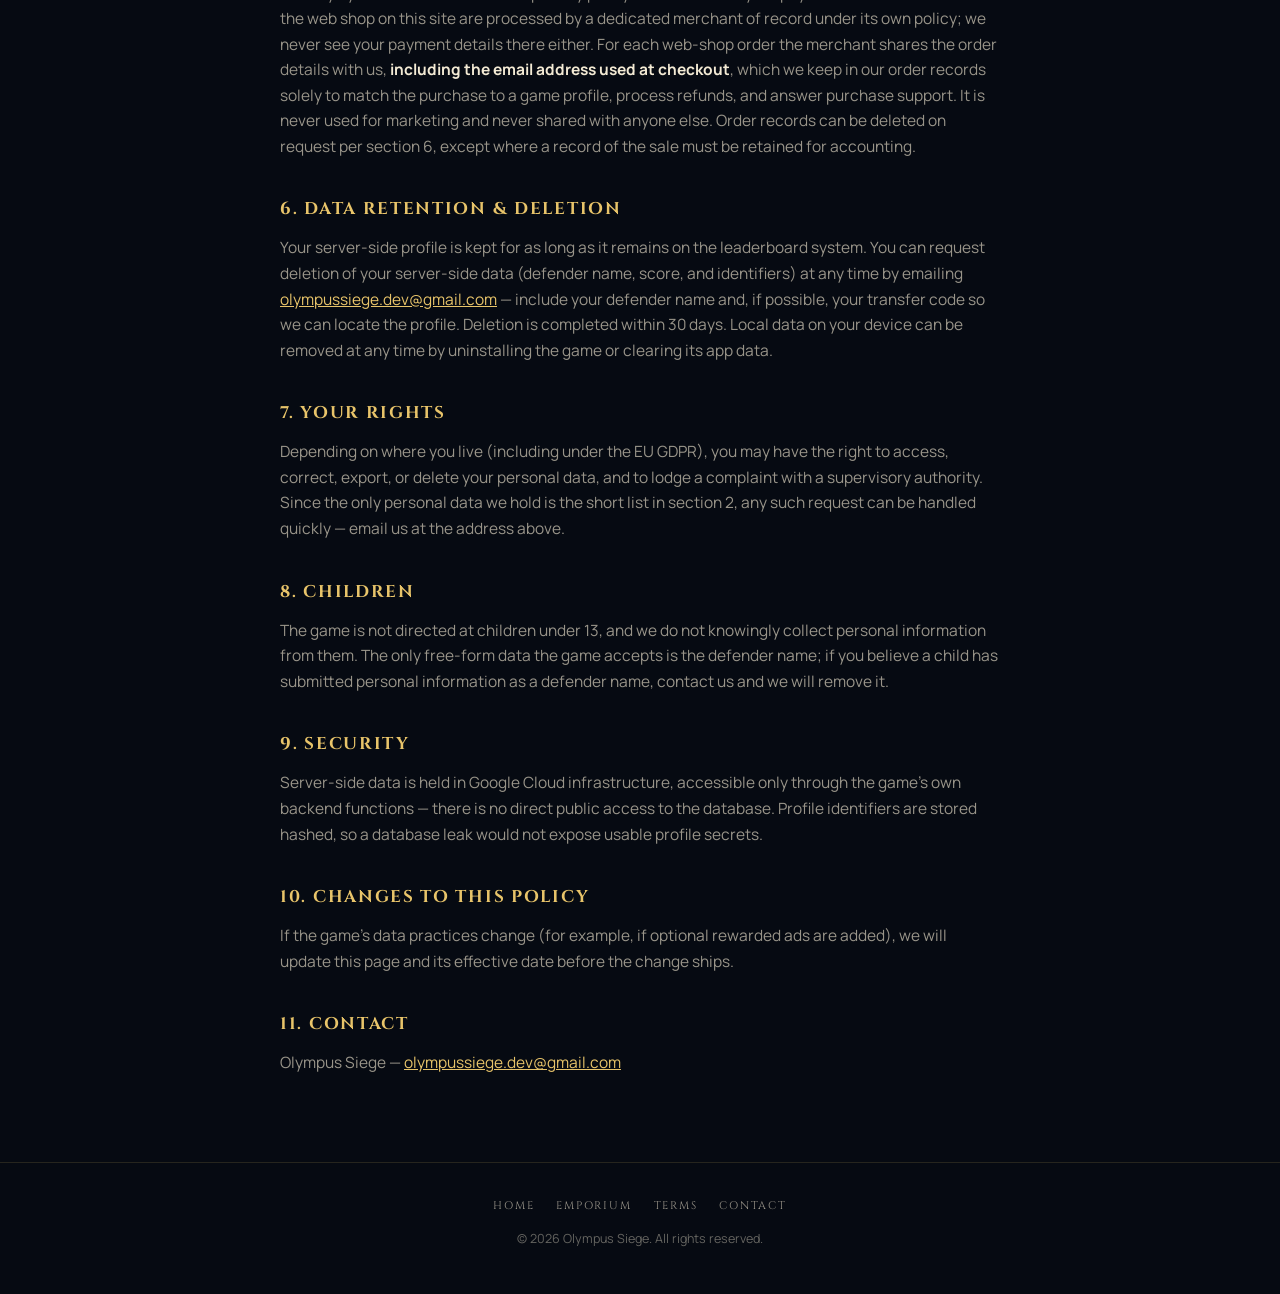
==== commit c8110a51: "Header brand icon: use the roomy icon-512 (icon-180 is the full-bleed iOS export) The 180 render is " ====
--- a/privacy.html
+++ b/privacy.html
@@ -16,7 +16,7 @@
 
 <header>
   <div class="wrap nav">
-    <a class="brand" href="index.html"><img src="assets/icon-180.png?v=2" alt=""><span>OLYMPUS SIEGE</span></a>
+    <a class="brand" href="index.html"><img src="assets/icon-512.png?v=2" alt=""><span>OLYMPUS SIEGE</span></a>
     <a class="link" href="index.html">Home</a>
     <a class="link" href="shop.html">Emporium</a>
     <a class="link active" href="privacy.html">Privacy</a>
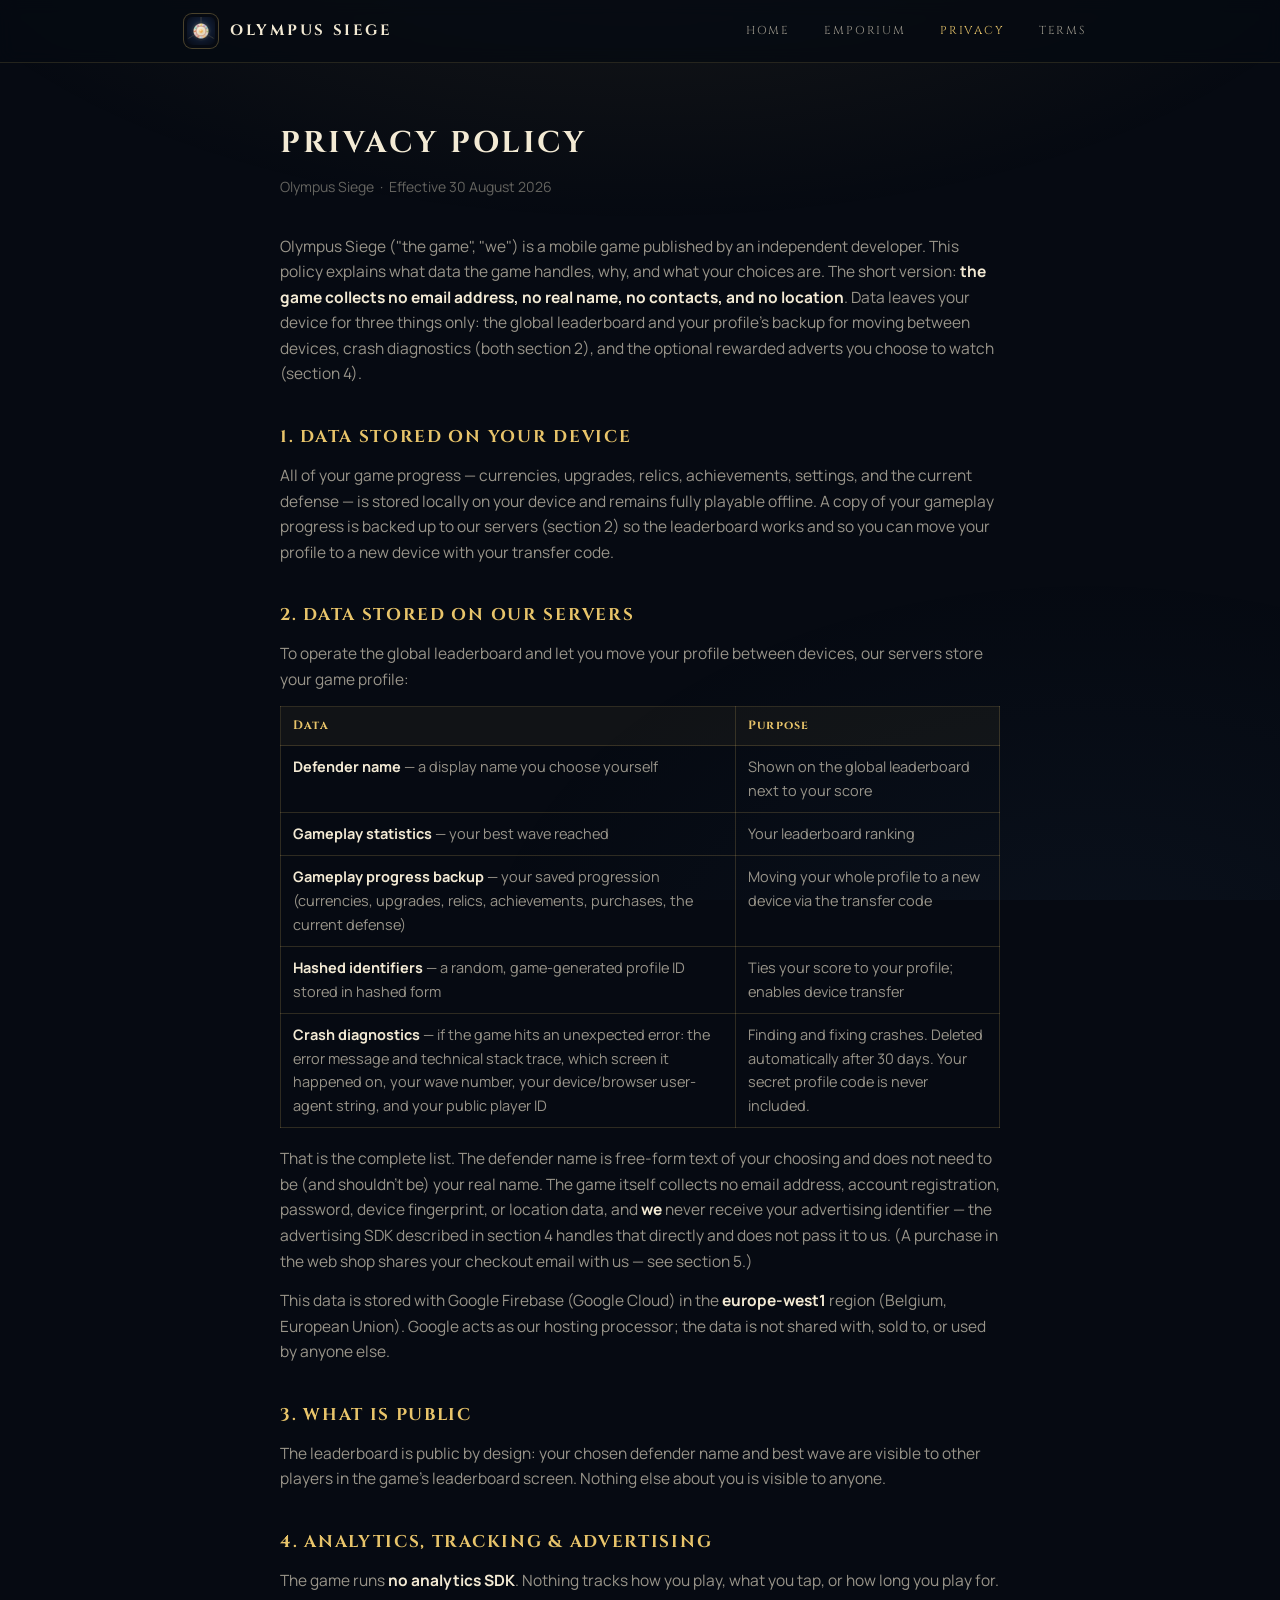
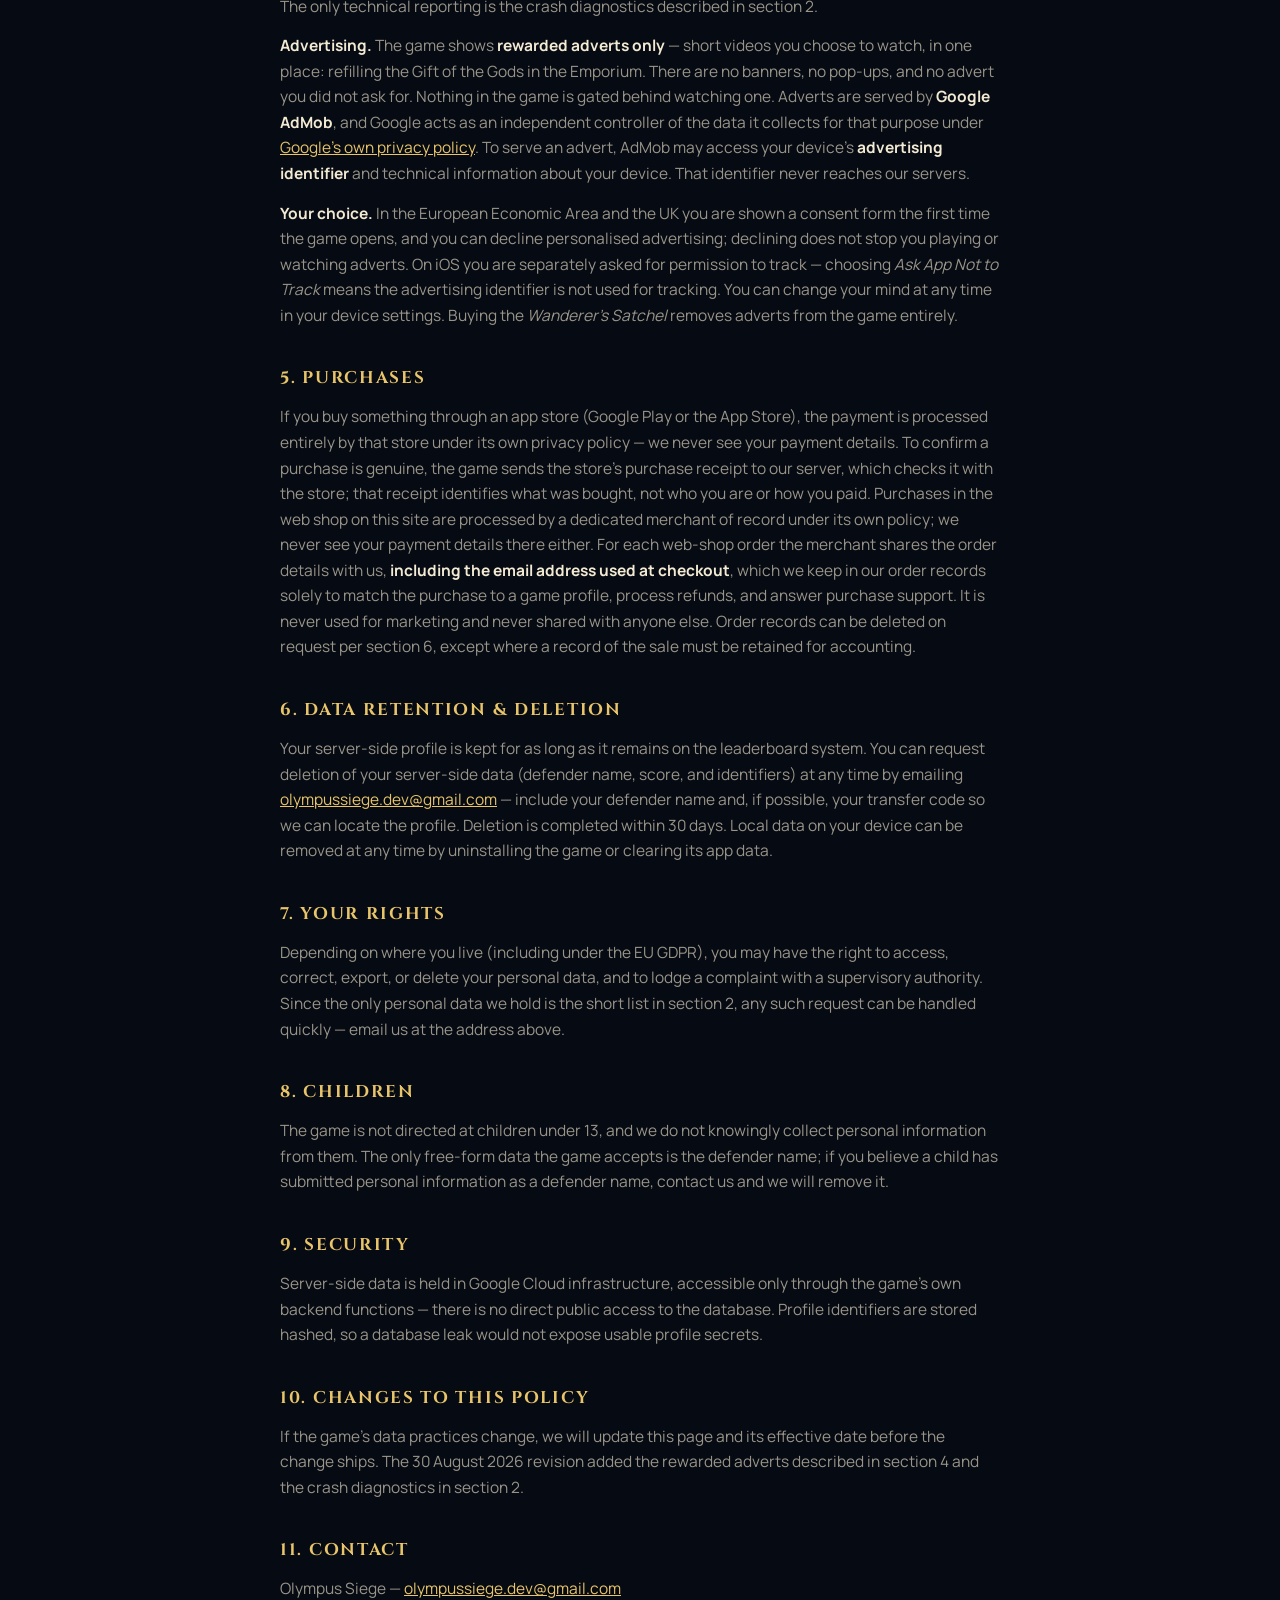
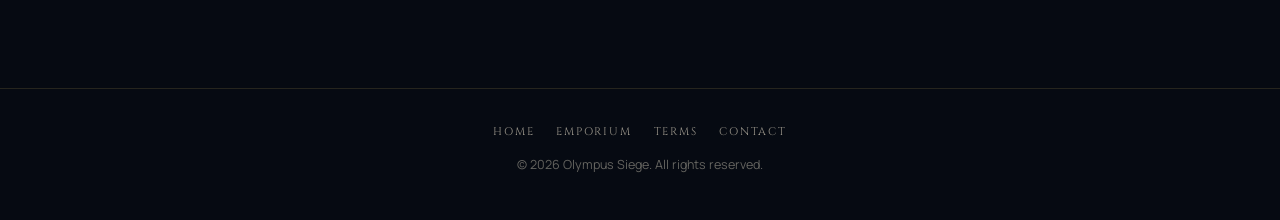
==== commit 60f85346: "Privacy: disclose AdMob rewarded ads + crash diagnostics; Terms: iOS IAP paths Privacy (effective 30" ====
--- a/privacy.html
+++ b/privacy.html
@@ -10,7 +10,7 @@
 <link rel="preconnect" href="https://fonts.googleapis.com">
 <link rel="preconnect" href="https://fonts.gstatic.com" crossorigin>
 <link href="https://fonts.googleapis.com/css2?family=Cinzel:wght@500;600;700;900&family=Manrope:wght@400;500;600;700;800&display=swap" rel="stylesheet">
-<link rel="stylesheet" href="styles.css?v=2">
+<link rel="stylesheet" href="styles.css?v=3">
 </head>
 <body>
 
@@ -27,14 +27,15 @@
 <main class="wrap">
   <div class="prose">
     <h1>PRIVACY POLICY</h1>
-    <p class="meta">Olympus Siege &nbsp;·&nbsp; Effective 11 August 2026</p>
+    <p class="meta">Olympus Siege &nbsp;·&nbsp; Effective 30 August 2026</p>
 
     <p>Olympus Siege ("the game", "we") is a mobile game published by an independent
     developer. This policy explains what data the game handles, why, and what your
     choices are. The short version: <strong>the game collects no email address, no real
-    name, no contacts, no location, and runs no analytics or tracking</strong>. The only
-    data that ever leaves your device is what powers the global leaderboard and your own
-    profile's backup for moving between devices.</p>
+    name, no contacts, and no location</strong>. Data leaves your device for three things only:
+    the global leaderboard and your profile's backup for moving between devices, crash
+    diagnostics (both section 2), and the optional rewarded adverts you choose to watch
+    (section 4).</p>
 
     <h2>1. DATA STORED ON YOUR DEVICE</h2>
     <p>All of your game progress — currencies, upgrades, relics, achievements, settings,
@@ -57,11 +58,17 @@
           <td>Moving your whole profile to a new device via the transfer code</td></tr>
       <tr><td><strong>Hashed identifiers</strong> — a random, game-generated profile ID stored in hashed form</td>
           <td>Ties your score to your profile; enables device transfer</td></tr>
+    <tr><td><strong>Crash diagnostics</strong> — if the game hits an unexpected error: the
+    error message and technical stack trace, which screen it happened on, your wave number,
+    your device/browser user-agent string, and your public player ID</td>
+    <td>Finding and fixing crashes. Deleted automatically after 30 days. Your secret profile
+    code is never included.</td></tr>
     </table>
     <p>That is the complete list. The defender name is free-form text of your choosing
     and does not need to be (and shouldn't be) your real name. The game itself collects
-    no email address, account registration, password, device fingerprint, advertising ID,
-    or location data. (A purchase in the web shop shares your checkout email with us —
+    no email address, account registration, password, device fingerprint, or location data,
+    and <strong>we</strong> never receive your advertising identifier — the advertising SDK
+    described in section 4 handles that directly and does not pass it to us. (A purchase in the web shop shares your checkout email with us —
     see section 5.)</p>
     <p>This data is stored with Google Firebase (Google Cloud) in the
     <strong>europe-west1</strong> region (Belgium, European Union). Google acts as our
@@ -73,15 +80,34 @@
     visible to anyone.</p>
 
     <h2>4. ANALYTICS, TRACKING &amp; ADVERTISING</h2>
-    <p>The game contains <strong>no analytics, no tracking SDKs, and no third-party
-    advertising</strong> in its current version. If a future version adds optional
-    rewarded ads or in-app purchases, this policy will be updated first and the new
-    version's effective date changed accordingly.</p>
+    <p>The game runs <strong>no analytics SDK</strong>. Nothing tracks how you play, what you
+    tap, or how long you play for. The only technical reporting is the crash diagnostics
+    described in section 2.</p>
+
+    <p><strong>Advertising.</strong> The game shows <strong>rewarded adverts only</strong> —
+    short videos you choose to watch, in one place: refilling the Gift of the Gods in the
+    Emporium. There are no banners, no pop-ups, and no advert you did not ask for. Nothing in
+    the game is gated behind watching one. Adverts are served by
+    <strong>Google AdMob</strong>, and Google acts as an independent controller of the data it
+    collects for that purpose under
+    <a href="https://policies.google.com/technologies/partner-sites">Google's own privacy
+    policy</a>. To serve an advert, AdMob may access your device's
+    <strong>advertising identifier</strong> and technical information about your device. That
+    identifier never reaches our servers.</p>
+
+    <p><strong>Your choice.</strong> In the European Economic Area and the UK you are shown a
+    consent form the first time the game opens, and you can decline personalised advertising;
+    declining does not stop you playing or watching adverts. On iOS you are separately asked
+    for permission to track — choosing <em>Ask App Not to Track</em> means the advertising
+    identifier is not used for tracking. You can change your mind at any time in your device
+    settings. Buying the <em>Wanderer's Satchel</em> removes adverts from the game entirely.</p>
 
     <h2>5. PURCHASES</h2>
     <p>If you buy something through an app store (Google Play or the App Store), the
     payment is processed entirely by that store under its own privacy policy — we never
-    see your payment details. Purchases in the web shop on this site are processed by a
+    see your payment details. To confirm a purchase is genuine, the game sends the store's
+    purchase receipt to our server, which checks it with the store; that receipt identifies
+    what was bought, not who you are or how you paid. Purchases in the web shop on this site are processed by a
     dedicated merchant of record under its own policy; we never see your payment details
     there either. For each web-shop order the merchant shares the order details with us,
     <strong>including the email address used at checkout</strong>, which we keep in our
@@ -119,8 +145,9 @@
     profile secrets.</p>
 
     <h2>10. CHANGES TO THIS POLICY</h2>
-    <p>If the game's data practices change (for example, if optional rewarded ads are
-    added), we will update this page and its effective date before the change ships.</p>
+    <p>If the game's data practices change, we will update this page and its effective date
+    before the change ships. The 30 August 2026 revision added the rewarded adverts described
+    in section 4 and the crash diagnostics in section 2.</p>
 
     <h2>11. CONTACT</h2>
     <p>Olympus Siege — <a href="mailto:olympussiege.dev@gmail.com">olympussiege.dev@gmail.com</a></p>
--- a/styles.css
+++ b/styles.css
@@ -422,11 +422,13 @@
   .nav {
     flex-wrap: wrap;
     height: auto;
-    padding: 10px 0 8px;
+    /* Generous top clearance (user feedback 2026-08-21: the brand icon sat flush against the
+       header's top edge on device) + notch/status-bar safe-area for standalone contexts. */
+    padding: calc(18px + env(safe-area-inset-top, 0px)) 0 10px;
     gap: 2px 4px;
     justify-content: center;
   }
-  .nav .brand { width: 100%; justify-content: center; margin-right: 0; margin-bottom: 4px; }
+  .nav .brand { width: 100%; justify-content: center; margin-right: 0; margin-bottom: 6px; }
   .nav .brand img { width: 30px; height: 30px; }
   .nav .brand span { font-size: 14px; }
   .nav a.link { font-size: 11px; letter-spacing: .12em; padding: 8px 9px; }
